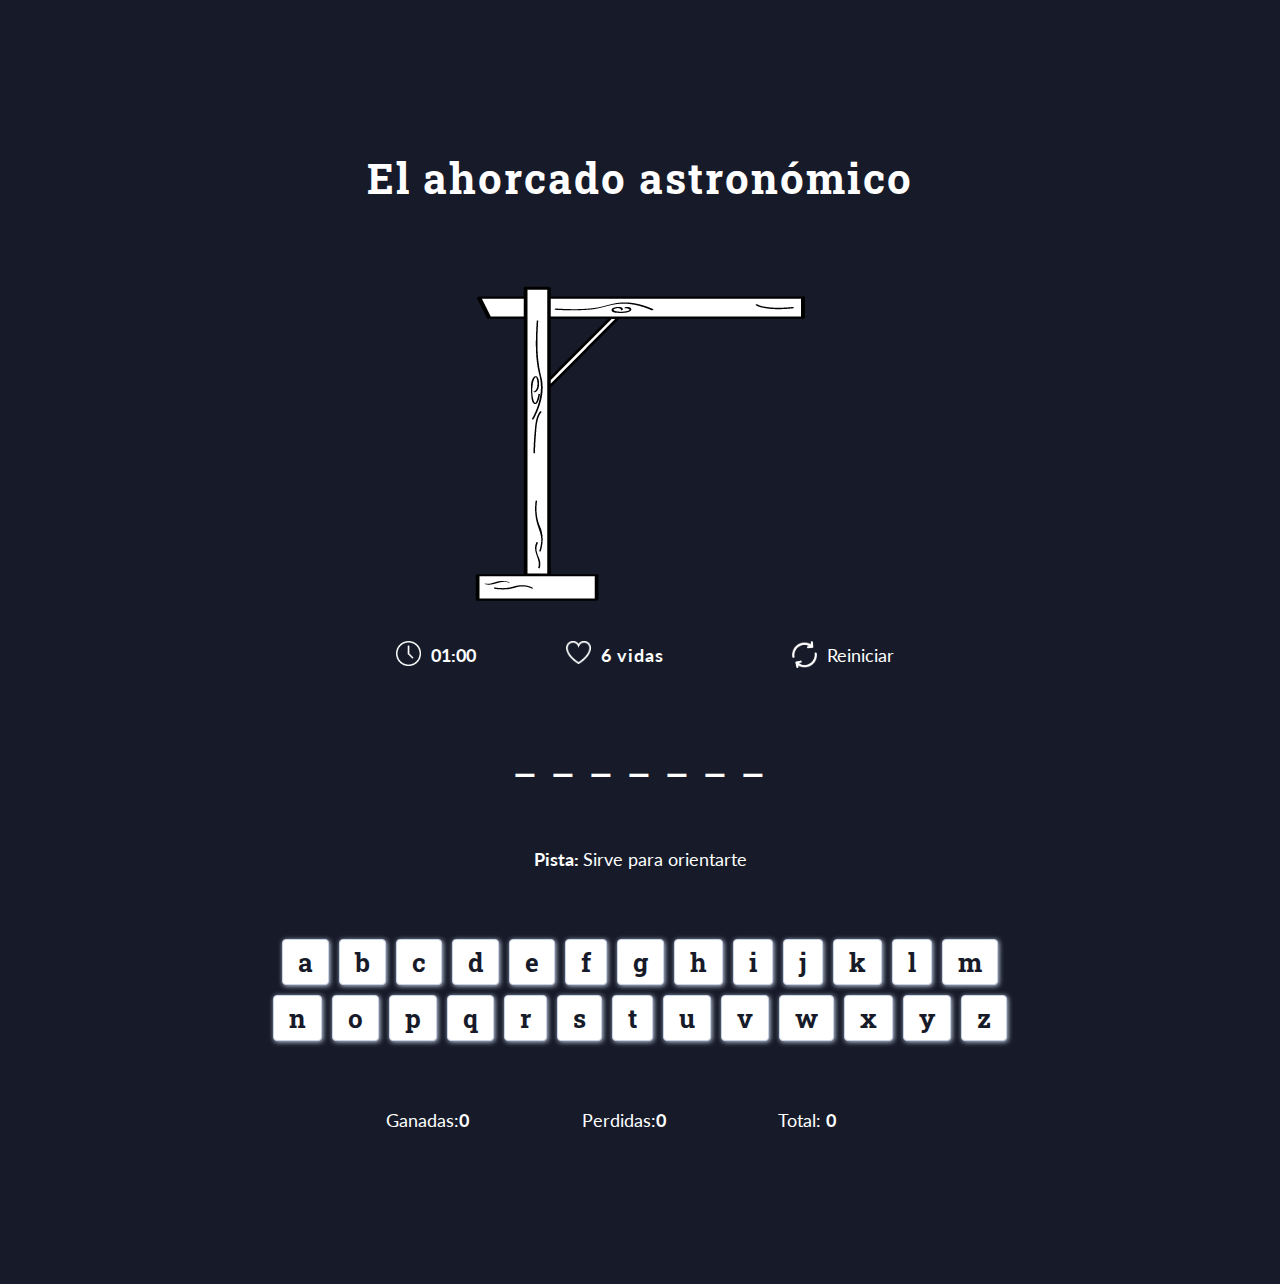
==== ahorcado.html @ 8a55d8d1 "ahorcado1" ====
<html>
    <head>
        <title>Ahorcado</title>
        <meta http-equiv="Content-Type" content="text/html; charset=utf-8"/>
        <link href="css/ahorcado.css" rel="stylesheet">
        <link href="https://fonts.googleapis.com/css?family=Lato:400,700,900|Roboto+Slab:400,700" rel="stylesheet">
        <link rel="stylesheet" href="https://cdnjs.cloudflare.com/ajax/libs/font-awesome/4.7.0/css/font-awesome.min.css">
    </head>
    <body onload="cuentaAtras()">
        <h1>El ahorcado astronómico</h1>
        <img id="imagen" src="img/1.png">
        <div class="flex-container">
            <div id="tiempo"><img src="img/tiempo.png"><p><span id="reloj"></span></p></div>
            <div id="vidas"><center><img src="img/vida.png"><p id="vida"><span>6 vidas</span></p></center></div>
            <div id="reiniciar"><img src="img/reiniciar.png"><a href="ahorcado.html" target="_self"><p>Reiniciar</p></a></div>
        </div>
        <div id="palabrita"></div>
        <div><p id="pista"></p></div>
        <div id="letritas"></div>
        <div id="result"></div>
        <div class="flex-container">
            <div id="ganadas"><p>Ganadas: </p><p id="ganar"><span>0</span></p></div>
            <div id="perdidas"><p>Perdidas: </p><p id="perder"><span>0</span></p></div>
            <div id="totales"><p>Total: <span>0</span></p></div>
        </div>
        <script src="js/ahorcado.js"></script>
    </body>
</html>
---- css/ahorcado.css ----
* {
    margin: 0 auto;
    padding: 0;
    box-sizing: border-box;
}

a:link, a:visited {
    color: #ffffff;
    text-decoration: none;
}

h1 {
    font-weight: 700;
    font-size: 42px;
    letter-spacing: 2;
    font-family: "Roboto Slab", serif;
}

p, span {
    font-size: 18px;
    line-height: 1.6;
    font-family: "Lato", sans-serif;
}

li {
    list-style: none;
}

body {
    text-align: center;
    padding: 150px;
    color: #ffffff;
    background-color: #171B29;
}

span {
    font-weight: 700;
}

#imagen {
    padding: 80px 0 40px 0;
}

#boton p {
    color: #ffffff;
}

#boton p:hover {
    color: #171B29;
}

#boton {
    border-radius: 4px;
    border: 1px solid #ffffff;
    height: 50px;
    width: 150px;
    padding: 13px;
    margin-top: 60px;
    cursor: pointer;
    font-weight: 400;
    letter-spacing: 1;
    text-transform: uppercase;
    box-sizing: border-box;
}

#boton:hover {
    transition: .3s ease;
    background-color: #ffffff;
}

#palabrita {
    padding: 60px;
    font-size: 42px;
    letter-spacing: 2;
    font-family: "Roboto Slab", serif;
}

#letritas {
    padding: 60px 0;
    width: 80%;
}

#ventana {
    padding: 50px;
    flex: 6;
}

#vidas {
    flex: 3;
    font-size: 20px;
    font-weight: 400;
    letter-spacing: 1;
    font-family: "Lato", sans-serif;
}

#vidas img, #tiempo img, #reiniciar img {
    width: 25px;
    margin: 0 10px;
    float: left;
}

#ganadas, #perdidas, #totales {
    flex: 3;
}

.flex-container {
    display: flex;
    width: 60%;
}

.flex-container p {
    font-size: 18px;
    text-align: left;
    float: left;
}

.flex-container div {
    padding: 0 40px;
}

.correcto {
    background-image: url("../img/check.png");
    color: #7c9321;
    border: 1px solid #7c9321;
    box-shadow: 1px 1px 5px #7c9321;
    background-color: rgb(243, 255, 196);
}


.incorrecto {
    background-image: url("../img/cross.png");
    color: #972c31;
    border: 1px solid #972c31;
    box-shadow: 1px 1px 5px #972c31;
    background-color: rgb(255, 188, 190);
}

.correcto, .incorrecto {
    background-repeat: no-repeat;
    background-size: 20px;
    background-position: 12px 15px;
}

.boton, .correcto, .incorrecto {
    display: inline-block;
    border-radius: 4px;
    padding: 5px 15px;
    margin: 5px;
    font-size: 26px;
    font-weight: 700;
    font-family: "Roboto Slab", serif;
}

.boton {
    flex: 3;
    color: #171B29;
    border: 1px solid #C7D2E5;
    background-color: #ffffff;
    box-shadow: 1px 1px 5px #C7D2E5; 
}

.boton:hover {
    transition: .3s ease;
    cursor: pointer;
    border: 1px solid #8BA3D4;
    background-color: #C7D2E5;
}

.reloj {
    flex: 3;
}
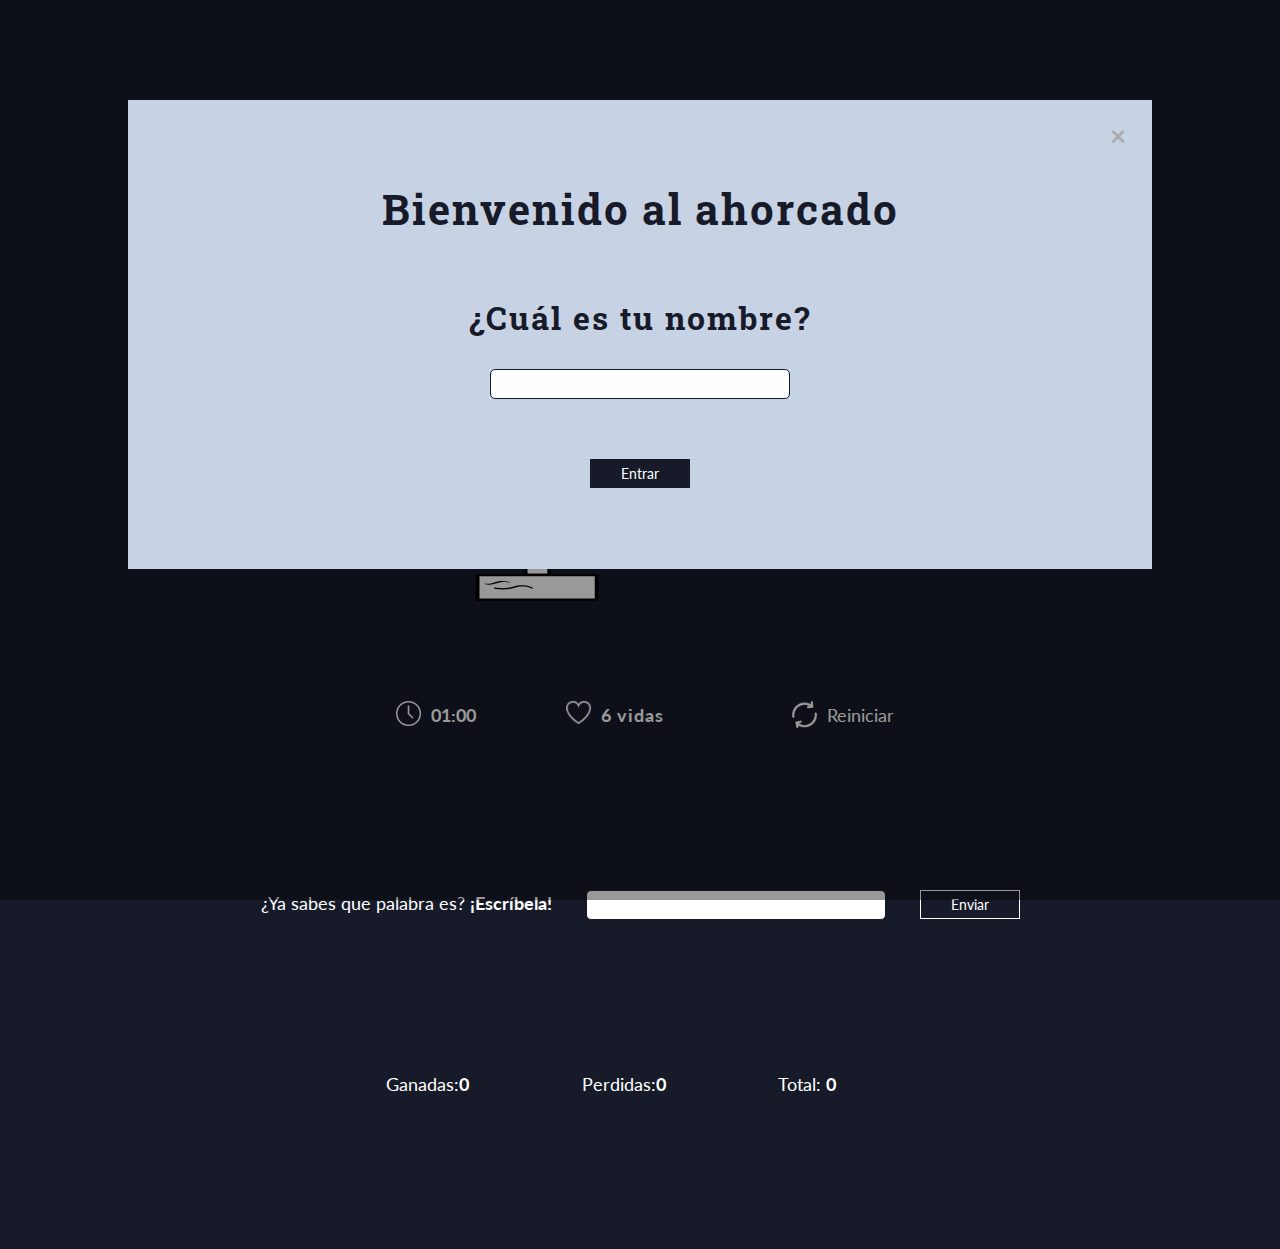
==== commit 5c88a763: "ahorcado2" ====
--- a/ahorcado.html
+++ b/ahorcado.html
@@ -6,16 +6,33 @@
         <link href="https://fonts.googleapis.com/css?family=Lato:400,700,900|Roboto+Slab:400,700" rel="stylesheet">
         <link rel="stylesheet" href="https://cdnjs.cloudflare.com/ajax/libs/font-awesome/4.7.0/css/font-awesome.min.css">
     </head>
-    <body onload="cuentaAtras()">
+    <body>
         <h1>El ahorcado astronómico</h1>
+        <div class="ventana">
+            <div class="ventana-contenido">
+                <div class="cerrar">
+                    <span class="close">&times;</span>
+                </div>
+                <h1>Bienvenido al ahorcado</h1>
+                <h2>¿Cuál es tu nombre?</h2>
+                <input type="text" id="nombre"><br>
+                <button type="submit" id="entrar">Entrar</button>
+            </div>
+        </div>
         <img id="imagen" src="img/1.png">
+        <div id="usuario"></div>
         <div class="flex-container">
-            <div id="tiempo"><img src="img/tiempo.png"><p><span id="reloj"></span></p></div>
+            <div id="tiempo"><img src="img/tiempo.png"><p><span id="reloj">01:00</span></p></div>
             <div id="vidas"><center><img src="img/vida.png"><p id="vida"><span>6 vidas</span></p></center></div>
             <div id="reiniciar"><img src="img/reiniciar.png"><a href="ahorcado.html" target="_self"><p>Reiniciar</p></a></div>
         </div>
         <div id="palabrita"></div>
         <div><p id="pista"></p></div>
+        <div id="respuesta">
+            <p>¿Ya sabes que palabra es? <span>¡Escríbela!</span></p>
+            <input type="text" id="palabra">
+            <button type="submit" id="enviar">Enviar</button>
+        </div>
         <div id="letritas"></div>
         <div id="result"></div>
         <div class="flex-container">
@@ -23,6 +40,8 @@
             <div id="perdidas"><p>Perdidas: </p><p id="perder"><span>0</span></p></div>
             <div id="totales"><p>Total: <span>0</span></p></div>
         </div>
-        <script src="js/ahorcado.js"></script>
+        <!--<script src="js/ahorcado.js"></script>-->
+        <script src="https://code.jquery.com/jquery-3.1.1.js" integrity="sha256-16cdPddA6VdVInumRGo6IbivbERE8p7CQR3HzTBuELA=" crossorigin="anonymous"></script>
+        <script src="js/ahorcadojq.js"></script>
     </body>
 </html>--- a/css/ahorcado.css
+++ b/css/ahorcado.css
@@ -9,10 +9,25 @@
     text-decoration: none;
 }
 
+h1, h2 {
+    color: #ffffff;
+    font-weight: 700;
+    letter-spacing: 2;
+    font-family: "Roboto Slab", serif;
+}
+
 h1 {
-    font-weight: 700;
     font-size: 42px;
-    letter-spacing: 2;
+}
+
+h2 {
+    font-size: 32px;
+}
+
+h3 {
+    color: #ffffff;
+    font-weight: 400;
+    font-size: 24px;
     font-family: "Roboto Slab", serif;
 }
 
@@ -35,6 +50,42 @@
 
 span {
     font-weight: 700;
+}
+
+input, button {
+    font-family: "Lato", sans-serif;
+}
+
+input {
+    padding: 10px;
+    margin: 30px;
+    width: 300px;
+    height: 30px;
+    border-radius: 5px;
+    border: 1px solid #171B29;
+}
+
+#entrar, #enviar {
+    padding: 5px;
+    width: 100px;
+    font-size: 14px;
+    color: #ffffff;
+    background-color: #171B29;
+    border: 1px solid #171B29;
+}
+
+#entrar {
+    margin-top: 30px;
+}
+
+#enviar {
+    border: 1px solid #ffffff;
+}
+
+#entrar:hover, #enviar:hover {
+    transition: .3s ease;
+    color: #171B29;
+    background-color: #ffffff;
 }
 
 #imagen {
@@ -69,7 +120,7 @@
 }
 
 #palabrita {
-    padding: 60px;
+    padding: 60px 0 30px 0;
     font-size: 42px;
     letter-spacing: 2;
     font-family: "Roboto Slab", serif;
@@ -103,6 +154,18 @@
     flex: 3;
 }
 
+#usuario {
+    padding: 30px;
+}
+
+#pista {
+    padding-bottom: 40px;
+}
+
+#respuesta p, input {
+    display: inline-block;
+}
+
 .flex-container {
     display: flex;
     width: 60%;
@@ -119,6 +182,7 @@
 }
 
 .correcto {
+    opacity: 0.5;
     background-image: url("../img/check.png");
     color: #7c9321;
     border: 1px solid #7c9321;
@@ -126,8 +190,8 @@
     background-color: rgb(243, 255, 196);
 }
 
-
 .incorrecto {
+    opacity: 0.5;
     background-image: url("../img/cross.png");
     color: #972c31;
     border: 1px solid #972c31;
@@ -141,7 +205,7 @@
     background-position: 12px 15px;
 }
 
-.boton, .correcto, .incorrecto {
+.boton, .correcto, .incorrecto, .desactivado {
     display: inline-block;
     border-radius: 4px;
     padding: 5px 15px;
@@ -151,12 +215,16 @@
     font-family: "Roboto Slab", serif;
 }
 
-.boton {
+.boton, .desactivado {
     flex: 3;
     color: #171B29;
     border: 1px solid #C7D2E5;
     background-color: #ffffff;
     box-shadow: 1px 1px 5px #C7D2E5; 
+}
+
+.desactivado {
+    opacity: 0.5;
 }
 
 .boton:hover {
@@ -168,4 +236,48 @@
 
 .reloj {
     flex: 3;
+}
+
+.ventana {
+    position: fixed;
+    z-index: 1;
+    padding-top: 100px;
+    left: 0;
+    top: 0;
+    width: 100%;
+    height: 100%;
+    overflow: auto;
+    background-color: rgb(0,0,0);
+    background-color: rgba(0,0,0,0.4); 
+}
+
+.ventana-contenido {
+    background-color: #C7D2E5;
+    margin: auto;
+    padding: 20px 25px 80px 25px;
+    border: 1px solid #C7D2E5;
+    width: 80%;
+}
+
+.ventana-contenido h1 {
+    padding: 60px;
+}
+
+.ventana-contenido h1, h2 {
+    color: #171B29;
+}
+
+.cerrar {
+    width: 16px;
+    height: 22px;
+    float: right;
+}
+
+.close {
+    color: #aaaaaa;
+    float: right;
+    line-height: 1;
+    font-size: 28px;
+    font-weight: bold;
+    cursor: pointer;
 }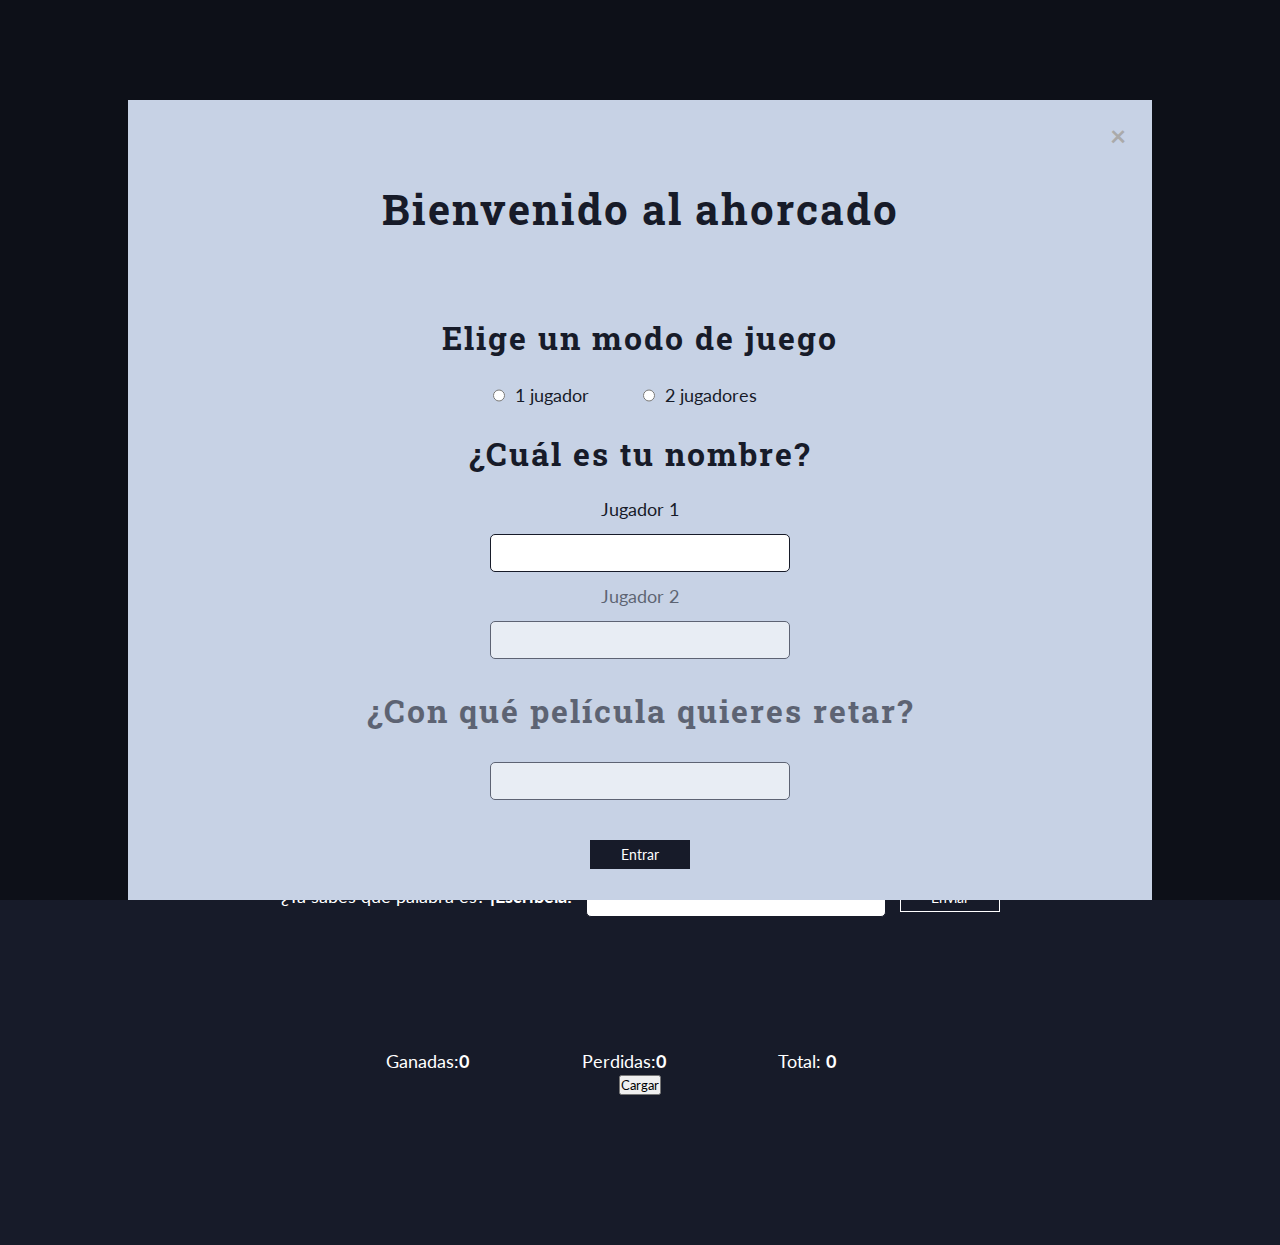
==== commit c33ae10f: "intento1" ====
--- a/ahorcado.html
+++ b/ahorcado.html
@@ -14,13 +14,27 @@
                     <span class="close">&times;</span>
                 </div>
                 <h1>Bienvenido al ahorcado</h1>
-                <h2>¿Cuál es tu nombre?</h2>
-                <input type="text" id="nombre"><br>
+                <div id ="modojuego">
+                    <h2>Elige un modo de juego</h2>
+                    <input type="radio" id="unJugador"><p>1 jugador</p>
+                    <input type="radio" id="dosJugadores"><p>2 jugadores</p>
+                </div>
+                <div id="nombres">
+                    <h2>¿Cuál es tu nombre?</h2>
+                    <p>Jugador 1</p><input type="text" id="nombre1"><br>
+                    <p>Jugador 2</p><input type="text" id="nombre2"><br>
+                </div>
+                <div id="retar">
+                    <h2>¿Con qué película quieres retar?</h2>
+                    <input type="text" id="pelicula"><br>
+                </div>
                 <button type="submit" id="entrar">Entrar</button>
             </div>
         </div>
         <img id="imagen" src="img/1.png">
-        <div id="usuario"></div>
+        <div id="jugadores">
+            <p>Jugador: <span id="usuario"></span></p>
+        </div>
         <div class="flex-container">
             <div id="tiempo"><img src="img/tiempo.png"><p><span id="reloj">01:00</span></p></div>
             <div id="vidas"><center><img src="img/vida.png"><p id="vida"><span>6 vidas</span></p></center></div>
@@ -34,12 +48,12 @@
             <button type="submit" id="enviar">Enviar</button>
         </div>
         <div id="letritas"></div>
-        <div id="result"></div>
         <div class="flex-container">
             <div id="ganadas"><p>Ganadas: </p><p id="ganar"><span>0</span></p></div>
             <div id="perdidas"><p>Perdidas: </p><p id="perder"><span>0</span></p></div>
             <div id="totales"><p>Total: <span>0</span></p></div>
         </div>
+        <button id="cargar">Cargar</button>
         <!--<script src="js/ahorcado.js"></script>-->
         <script src="https://code.jquery.com/jquery-3.1.1.js" integrity="sha256-16cdPddA6VdVInumRGo6IbivbERE8p7CQR3HzTBuELA=" crossorigin="anonymous"></script>
         <script src="js/ahorcadojq.js"></script>
--- a/css/ahorcado.css
+++ b/css/ahorcado.css
@@ -21,6 +21,7 @@
 }
 
 h2 {
+    padding: 20px;
     font-size: 32px;
 }
 
@@ -32,6 +33,7 @@
 }
 
 p, span {
+    color: #ffffff;
     font-size: 18px;
     line-height: 1.6;
     font-family: "Lato", sans-serif;
@@ -58,9 +60,8 @@
 
 input {
     padding: 10px;
-    margin: 30px;
+    margin: 10px;
     width: 300px;
-    height: 30px;
     border-radius: 5px;
     border: 1px solid #171B29;
 }
@@ -154,16 +155,36 @@
     flex: 3;
 }
 
-#usuario {
-    padding: 30px;
-}
-
 #pista {
     padding-bottom: 40px;
 }
 
 #respuesta p, input {
     display: inline-block;
+}
+
+#modojuego {
+    width: 60%;
+}
+
+#modojuego input {
+    width: 12px;
+}
+
+#modojuego p {
+    padding-right: 40px;
+}
+
+#modojuego input, #modojuego p {
+    display: inline-block;
+}
+
+#nombres p:nth-child(5), #nombre2, #retar {
+    opacity: 0.6;
+}
+
+#jugadores {
+    padding: 20px;
 }
 
 .flex-container {
@@ -267,6 +288,10 @@
     color: #171B29;
 }
 
+.ventana p {
+   color: #171B29; 
+}
+
 .cerrar {
     width: 16px;
     height: 22px;
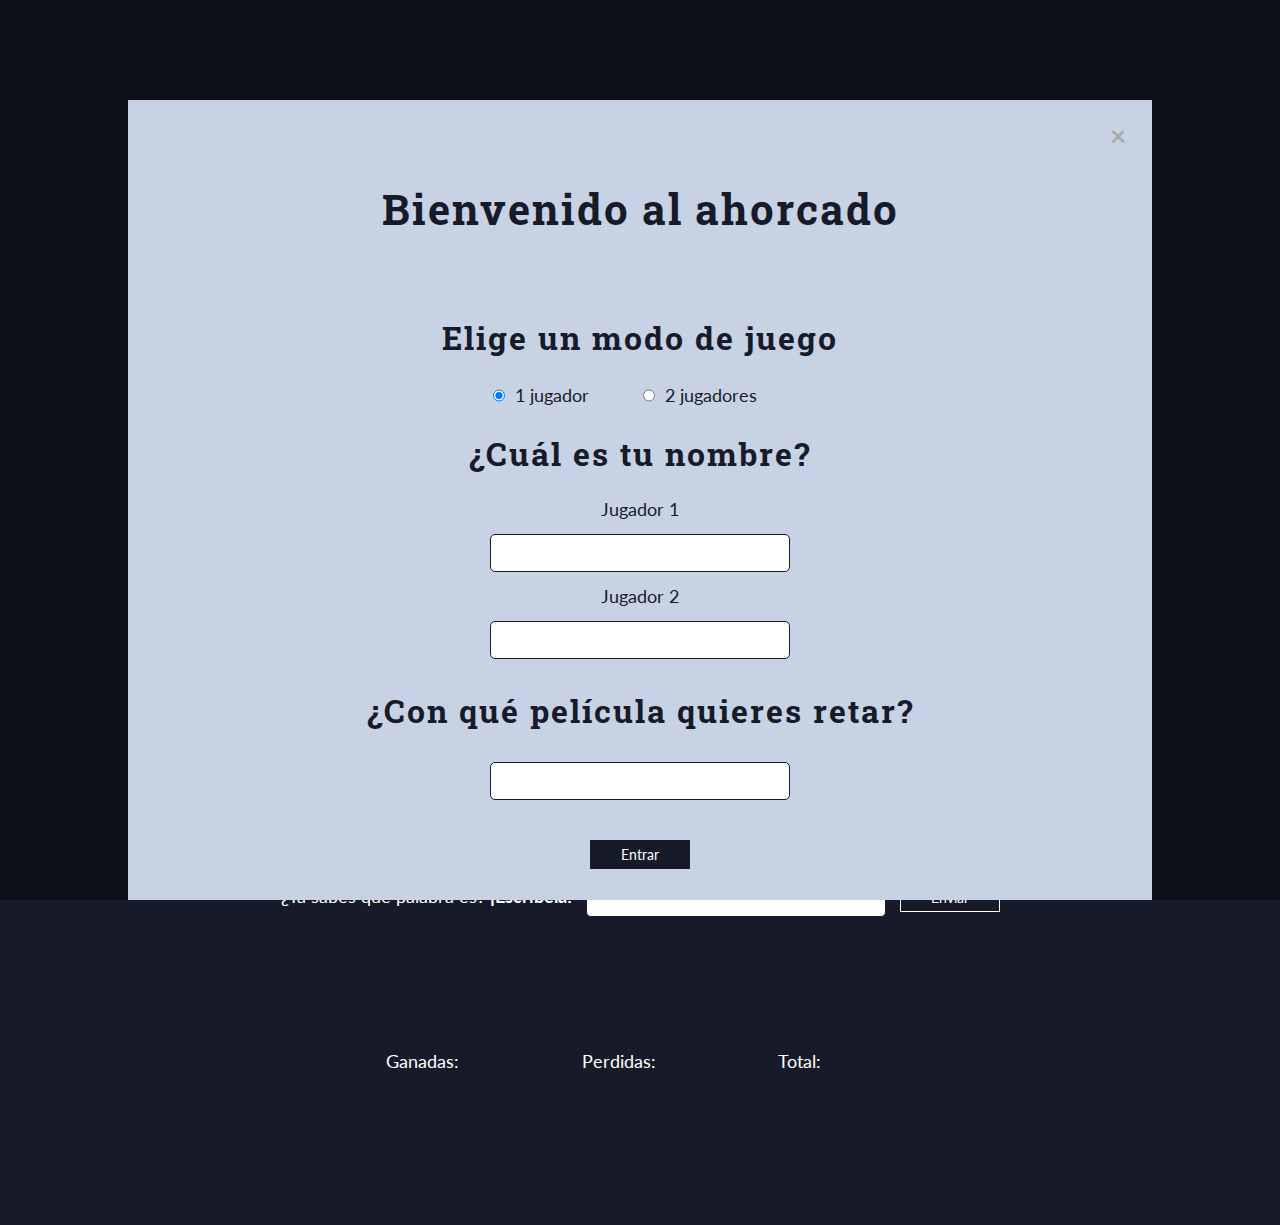
==== commit d2d0c825: "intento2(localStorage)" ====
--- a/ahorcado.html
+++ b/ahorcado.html
@@ -16,7 +16,7 @@
                 <h1>Bienvenido al ahorcado</h1>
                 <div id ="modojuego">
                     <h2>Elige un modo de juego</h2>
-                    <input type="radio" id="unJugador"><p>1 jugador</p>
+                    <input type="radio" id="unJugador" checked><p>1 jugador</p>
                     <input type="radio" id="dosJugadores"><p>2 jugadores</p>
                 </div>
                 <div id="nombres">
@@ -33,7 +33,7 @@
         </div>
         <img id="imagen" src="img/1.png">
         <div id="jugadores">
-            <p>Jugador: <span id="usuario"></span></p>
+            <p>Jugador: <span id="usuario">Anónimo</span></p>
         </div>
         <div class="flex-container">
             <div id="tiempo"><img src="img/tiempo.png"><p><span id="reloj">01:00</span></p></div>
@@ -43,17 +43,16 @@
         <div id="palabrita"></div>
         <div><p id="pista"></p></div>
         <div id="respuesta">
-            <p>¿Ya sabes que palabra es? <span>¡Escríbela!</span></p>
+            <p>¿Ya sabes qué palabra es? <span>¡Escríbela!</span></p>
             <input type="text" id="palabra">
             <button type="submit" id="enviar">Enviar</button>
         </div>
         <div id="letritas"></div>
         <div class="flex-container">
-            <div id="ganadas"><p>Ganadas: </p><p id="ganar"><span>0</span></p></div>
-            <div id="perdidas"><p>Perdidas: </p><p id="perder"><span>0</span></p></div>
-            <div id="totales"><p>Total: <span>0</span></p></div>
+            <div id="ganadas"><p>Ganadas: </p><p id="ganar"><span></span></p></div>
+            <div id="perdidas"><p>Perdidas: </p><p id="perder"><span></span></p></div>
+            <div id="totales"><p>Total: </p><p id="total"><span></span></p></div>
         </div>
-        <button id="cargar">Cargar</button>
         <!--<script src="js/ahorcado.js"></script>-->
         <script src="https://code.jquery.com/jquery-3.1.1.js" integrity="sha256-16cdPddA6VdVInumRGo6IbivbERE8p7CQR3HzTBuELA=" crossorigin="anonymous"></script>
         <script src="js/ahorcadojq.js"></script>
--- a/css/ahorcado.css
+++ b/css/ahorcado.css
@@ -179,9 +179,9 @@
     display: inline-block;
 }
 
-#nombres p:nth-child(5), #nombre2, #retar {
+/*#nombres p:nth-child(5), #nombre2, #retar {
     opacity: 0.6;
-}
+}*/
 
 #jugadores {
     padding: 20px;
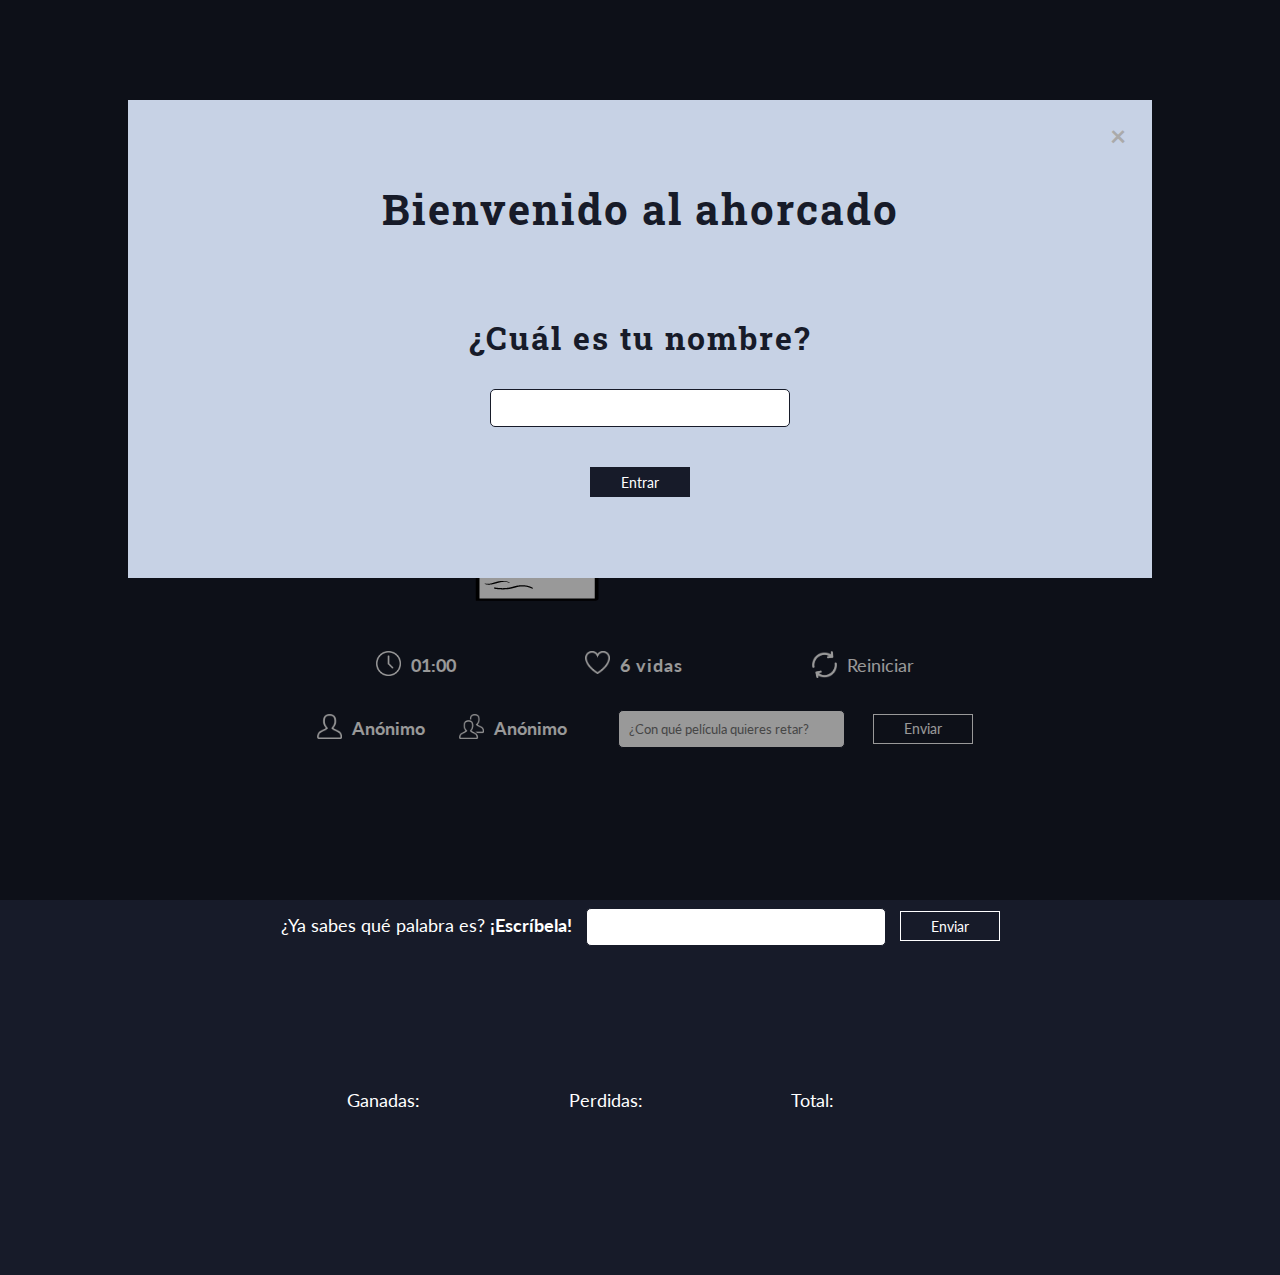
==== commit fe8c7d9c: "intento3(JSON)" ====
--- a/ahorcado.html
+++ b/ahorcado.html
@@ -14,31 +14,48 @@
                     <span class="close">&times;</span>
                 </div>
                 <h1>Bienvenido al ahorcado</h1>
-                <div id ="modojuego">
+                <!--<div id ="modojuego">
                     <h2>Elige un modo de juego</h2>
-                    <input type="radio" id="unJugador" checked><p>1 jugador</p>
-                    <input type="radio" id="dosJugadores"><p>2 jugadores</p>
-                </div>
+                    <input type="radio" name="unJugador" >
+                    <p id="unJugador">1 jugador</p>
+                    <input type="radio" name="dosJugadores" id="dosJugadores"><p>2 jugadores</p>
+                </div>-->
                 <div id="nombres">
                     <h2>¿Cuál es tu nombre?</h2>
-                    <p>Jugador 1</p><input type="text" id="nombre1"><br>
-                    <p>Jugador 2</p><input type="text" id="nombre2"><br>
+                    <input type="text" id="nombre1"><br>
+                    <!--<p>Jugador 2</p><input type="text" id="nombre2"><br>-->
                 </div>
-                <div id="retar">
+                <!--<div id="retar">
                     <h2>¿Con qué película quieres retar?</h2>
                     <input type="text" id="pelicula"><br>
-                </div>
+                </div>-->
                 <button type="submit" id="entrar">Entrar</button>
             </div>
         </div>
         <img id="imagen" src="img/1.png">
-        <div id="jugadores">
-            <p>Jugador: <span id="usuario">Anónimo</span></p>
+        <div class="flex-container">
+            <div id="tiempo">
+                <img src="img/tiempo.png">
+                <p><span id="reloj">01:00</span></p></div>
+            <div id="vidas">
+                <img src="img/vida.png">
+                <p id="vida"><span>6 vidas</span></p></div>
+            <div id="reiniciar">
+                <img src="img/reiniciar.png"><a href="ahorcado.html" target="_self"><p>Reiniciar</p></a></div>
         </div>
         <div class="flex-container">
-            <div id="tiempo"><img src="img/tiempo.png"><p><span id="reloj">01:00</span></p></div>
-            <div id="vidas"><center><img src="img/vida.png"><p id="vida"><span>6 vidas</span></p></center></div>
-            <div id="reiniciar"><img src="img/reiniciar.png"><a href="ahorcado.html" target="_self"><p>Reiniciar</p></a></div>
+            <div id="jugadores">
+                <img src="img/user.png">
+                <p><span id="usuario">Anónimo</span></p>
+            </div>
+            <div id="jugadores">
+                <img src="img/users.png">
+                <p><span id="usuario">Anónimo</span></p>
+            </div>
+            <div id="retar">
+                <input type="text" id="pelicula" placeholder="¿Con qué película quieres retar?">
+            </div>
+            <button type="submit" id="dos">Enviar</button>
         </div>
         <div id="palabrita"></div>
         <div><p id="pista"></p></div>
--- a/css/ahorcado.css
+++ b/css/ahorcado.css
@@ -66,11 +66,13 @@
     border: 1px solid #171B29;
 }
 
-#entrar, #enviar {
+#entrar, #enviar, #dos {
     padding: 5px;
     width: 100px;
+    height: 30px;
     font-size: 14px;
     color: #ffffff;
+    box-sizing: border-box;
     background-color: #171B29;
     border: 1px solid #171B29;
 }
@@ -79,11 +81,11 @@
     margin-top: 30px;
 }
 
-#enviar {
+#enviar, #dos {
     border: 1px solid #ffffff;
 }
 
-#entrar:hover, #enviar:hover {
+#entrar:hover, #enviar:hover, #dos:hover {
     transition: .3s ease;
     color: #171B29;
     background-color: #ffffff;
@@ -138,21 +140,29 @@
 }
 
 #vidas {
-    flex: 3;
     font-size: 20px;
     font-weight: 400;
     letter-spacing: 1;
     font-family: "Lato", sans-serif;
 }
 
-#vidas img, #tiempo img, #reiniciar img {
+#vidas img, #tiempo img, #reiniciar img, #jugadores img {
     width: 25px;
     margin: 0 10px;
     float: left;
 }
 
+#jugadores {
+    flex: 2;
+}
+
+#retar {
+    flex: 4;
+}
+
 #ganadas, #perdidas, #totales {
     flex: 3;
+    padding: 0 40px;
 }
 
 #pista {
@@ -183,13 +193,15 @@
     opacity: 0.6;
 }*/
 
-#jugadores {
-    padding: 20px;
+#retar input {
+    width: 80%;
 }
 
 .flex-container {
+    padding: 10px;
     display: flex;
-    width: 60%;
+    align-items: center;
+    width: 70%;
 }
 
 .flex-container p {
@@ -199,7 +211,7 @@
 }
 
 .flex-container div {
-    padding: 0 40px;
+    padding: 0 0px;
 }
 
 .correcto {
